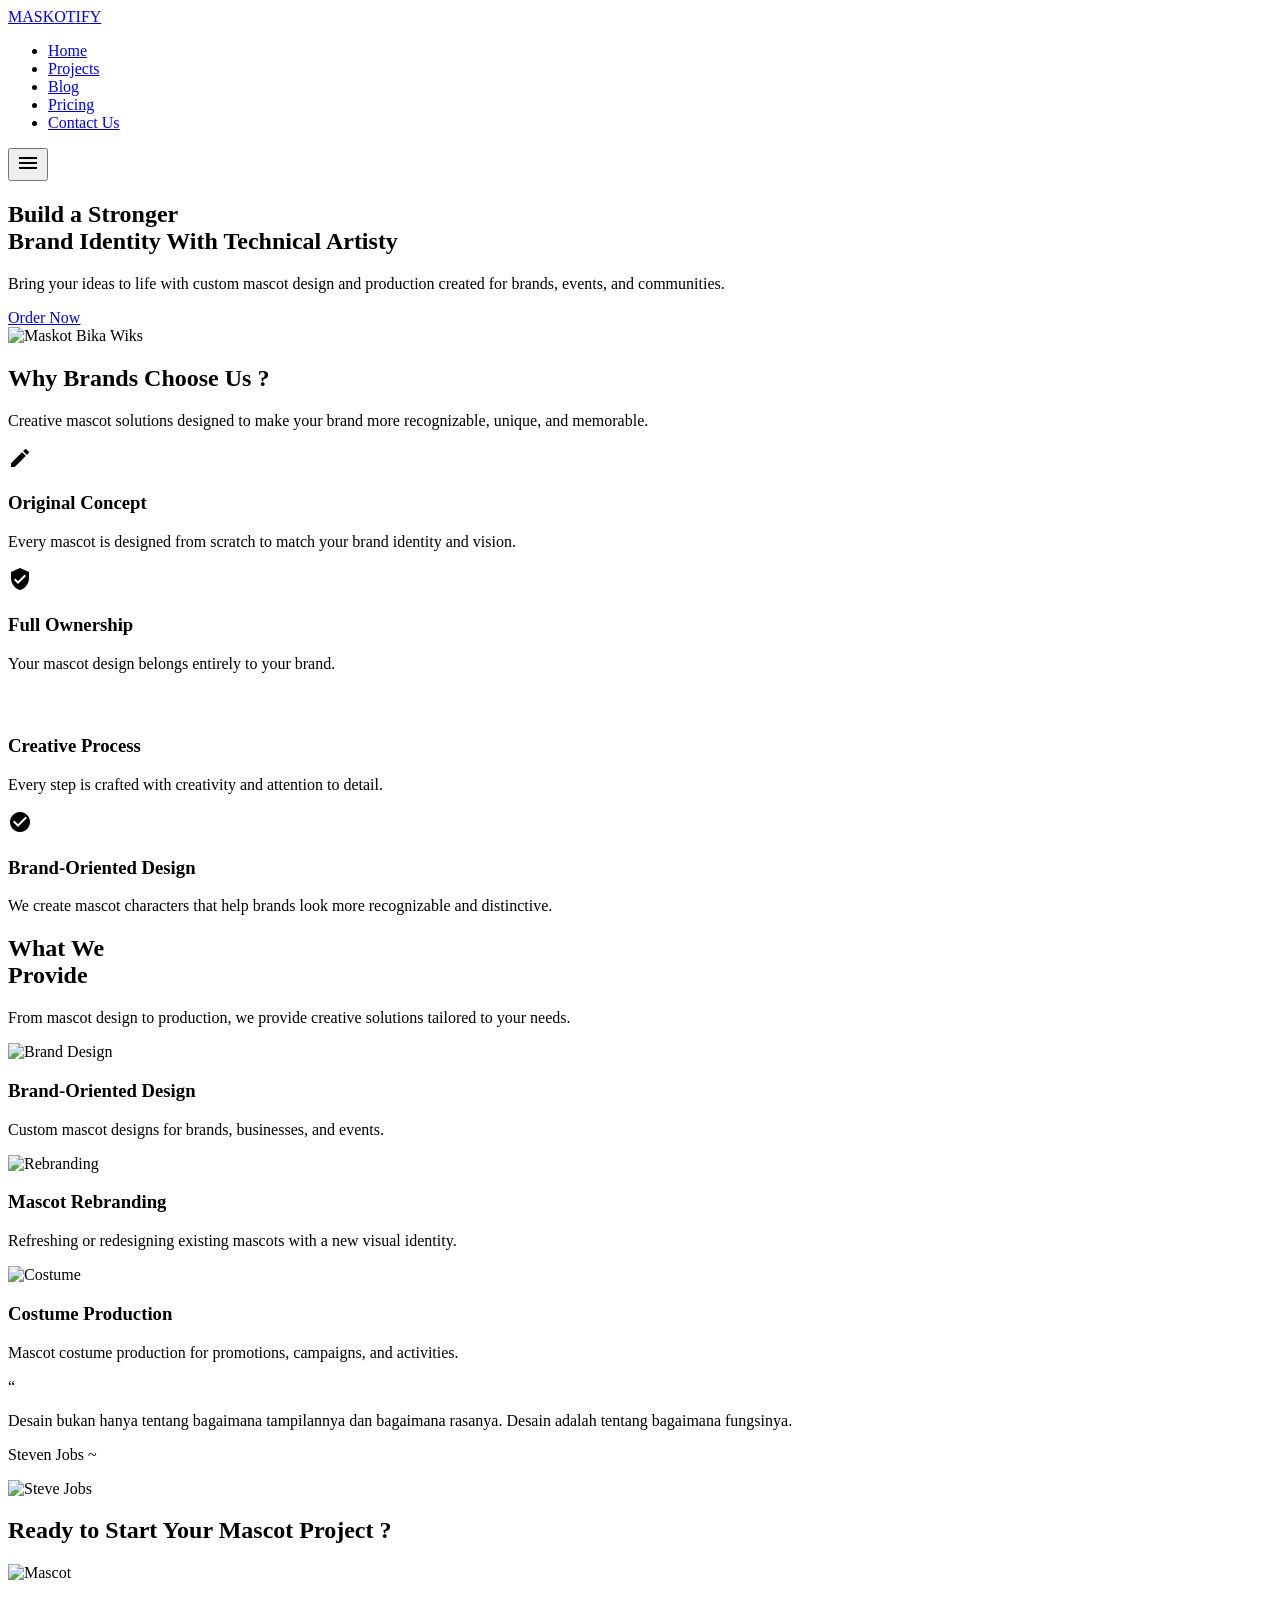
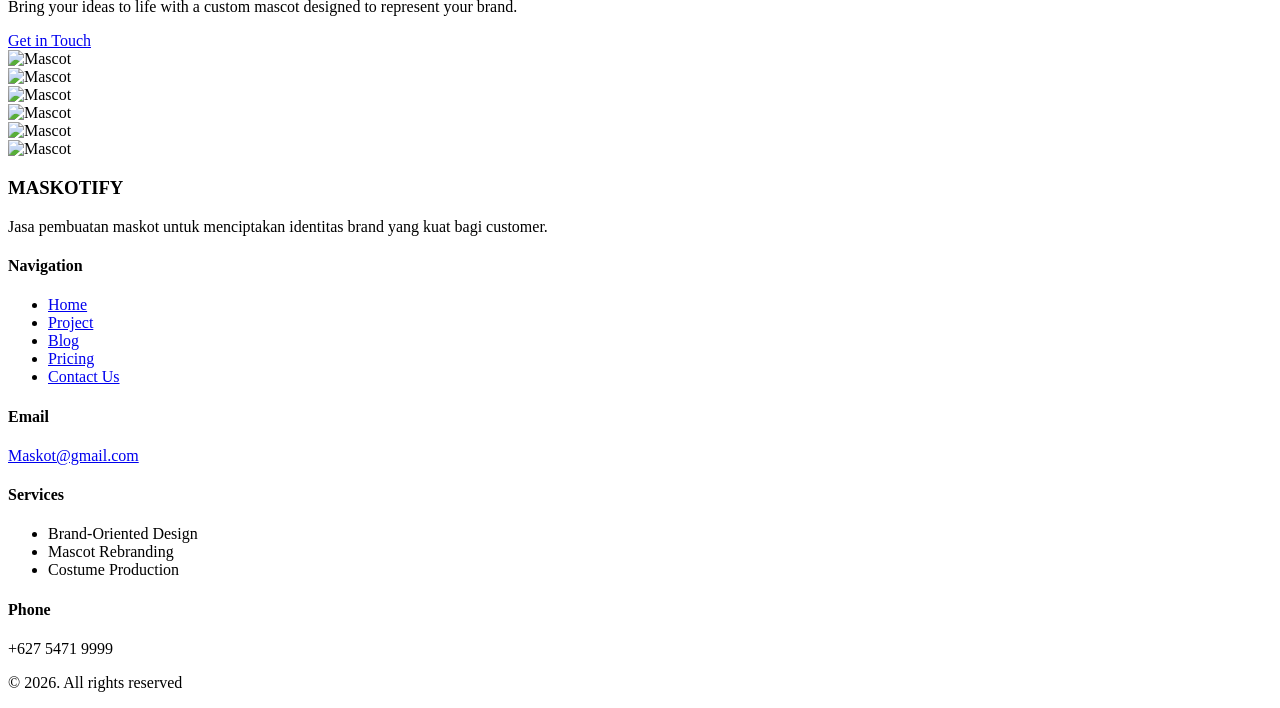
==== index.html @ 1aa5491c "first commit" ====
<!DOCTYPE html>
<html lang="id">
<head>
  <meta charset="UTF-8">
  <meta name="viewport" content="width=device-width, initial-scale=1.0">
  <title>Maskot Studio - Build a Stronger Brand Identity</title>
 <link rel='stylesheet' href='https://cdn-uicons.flaticon.com/3.0.0/uicons-regular-rounded/css/uicons-regular-rounded.css'>
  <link rel='stylesheet' href='https://cdn-uicons.flaticon.com/uicons-brands/css/uicons-brands.css'>
  <link href="https://fonts.googleapis.com/css2?family=Grandstander:wght@400;600;700&family=Poppins:wght@300;400;500;600;700&display=swap" rel="stylesheet">
  <link href="https://fonts.googleapis.com/icon?family=Material+Icons" rel="stylesheet">
  <link rel="stylesheet" href="./style/nav.css">
  <link rel="stylesheet" href="./style/style.css">
</head>
<body>

  <!-- NAVIGASI -->
  <nav class="navigasi">
    <div class="navigasi-wadah">
        <a href="/" class="navigasi-logo">M<span class="sorotan-ungu">AS</span>K<span class="sorotan-ungu">O</span>T<span class="sorotan-ungu">IF</span>Y</a>
      <ul class="navigasi-menu" id="navMenu">
        <li><a href="#" class="aktif">Home</a></li>
        <li><a href="projects.html">Projects</a></li>
        <li><a href="success-stories.html">Blog</a></li>
        <li><a href="pricing.html">Pricing</a></li>
        <li><a href="contact-us.html">Contact Us</a></li>
      </ul>
      <button class="navigasi-hamburger" id="navToggle" aria-label="Toggle menu">
        <span class="material-icons">menu</span>
      </button>
    </div>
  </nav>

  <!-- HERO -->
  <section class="bagian-hero">
    <div class="wadah">
      <div class="hero-grid">
        <div class="hero-konten">
          <h1 class="hero-judul">
            Build a Stronger
            <span class="sorotan-ungu"><br>Brand Identity</span> With
            <span class="sorotan-oranye">Technical Artisty</span>
          </h1>
          <p class="hero-deskripsi">
            Bring your ideas to life with custom mascot design and production created for brands, events, and communities.
          </p>
          <a href="#" class="tombol-utama">Order Now</a>
        </div>
        <div class="hero-gambar">
          <img src="assets/bikawiks-new.png" alt="Maskot Bika Wiks">
        </div>
      </div>
    </div>
  </section>

  <!-- KENAPA MEMILIH KAMI -->
  <section class="bagian-kenapa">
    <div class="wadah">
      <h2 class="bagian-judul">Why Brands Choose Us ?</h2>
      <p class="bagian-deskripsi">
        Creative mascot solutions designed to make your brand more recognizable, unique, and memorable.
      </p>
      <div class="kartu-grid">
        <div class="kartu">
          <div class="kartu-ikon">
            <span class="material-icons">edit</span>
          </div>
          <h3 class="kartu-judul">Original Concept</h3>
          <p class="kartu-teks">Every mascot is designed from scratch to match your brand identity and vision.</p>
        </div>
        <div class="kartu kartu-ungu">
          <div class="kartu-ikon">
            <span class="material-icons">verified_user</span>
          </div>
          <h3 class="kartu-judul">Full Ownership</h3>
          <p class="kartu-teks">Your mascot design belongs entirely to your brand.</p>
        </div>
        <div class="kartu kartu-kuning">
          <div class="kartu-ikon">
            <span class="material-icons">lightbulb</span>
          </div>
          <h3 class="kartu-judul">Creative Process</h3>
          <p class="kartu-teks">Every step is crafted with creativity and attention to detail.</p>
        </div>
        <div class="kartu">
          <div class="kartu-ikon">
            <span class="material-icons">check_circle</span>
          </div>
          <h3 class="kartu-judul">Brand-Oriented Design</h3>
          <p class="kartu-teks">We create mascot characters that help brands look more recognizable and distinctive.</p>
        </div>
      </div>
    </div>
  </section>

  <!-- APA YANG KAMI SEDIAKAN -->
  <section class="bagian-layanan">
    <div class="wadah">
      <div class="layanan-grid">
        <div class="layanan-kiri">
          <h2 class="layanan-judul">
            What We<br><span class="sorotan-oranye">Provide</span>
          </h2>
          <p class="layanan-sub">
            From mascot design to production, we provide creative solutions tailored to your needs.
          </p>
        </div>
        <div class="layanan-daftar">
          <div class="layanan-item">
            <img src="assets/bikasenyum.png" alt="Brand Design" class="layanan-item-gambar">
            <div>
              <h3 class="layanan-item-judul">Brand-Oriented Design</h3>
              <p class="layanan-item-teks">Custom mascot designs for brands, businesses, and events.</p>
            </div>
          </div>
          <div class="layanan-item-tengah">
            <img src="assets/kacanghappyio.png" alt="Rebranding" class="layanan-item-gambar">
            <div class="item-tengah-content">
              <h3 class="layanan-item-judul">Mascot Rebranding</h3>
              <p class="layanan-item-teks">Refreshing or redesigning existing mascots with a new visual identity.</p>
            </div>
          </div>
          <div class="layanan-item">
            <img src="assets/ikanhappy.png" alt="Costume" class="layanan-item-gambar">
            <div>
              <h3 class="layanan-item-judul">Costume Production</h3>
              <p class="layanan-item-teks">Mascot costume production for promotions, campaigns, and activities.</p>
            </div>
          </div>
        </div>
      </div>
    </div>
  </section>

  <!-- KUTIPAN -->
  <section class="bagian-kutipan">
    <div class="wadah">
      <div class="kutipan-card">
        <div class="kutipan-konten">
          <div class="kutipan-ikon">&ldquo;</div>
          <p class="kutipan-teks">
            Desain bukan hanya tentang bagaimana tampilannya dan bagaimana rasanya. Desain adalah tentang bagaimana fungsinya.
          </p>
          <p class="kutipan-penulis">Steven Jobs ~</p>
        </div>
        <div class="kutipan-gambar">
          <div class="placeholder-kutipan">
             <img src="assets/stevejobs.png" alt="Steve Jobs">
          </div>
        </div>
      </div>
    </div>
  </section>

  <!-- CTA -->
  <section class="bagian-cta">
    <div class="wadah">
      <h2 class="cta-judul">Ready to Start Your Mascot Project ?</h2>
      <div class="cta-tengah">
        <div class="cta-gambar-samping">
          <img src="assets/bikamelet.png" alt="Mascot">
        </div>
        <div class="cta-konten-tengah">
          <p class="cta-deskripsi">
            Bring your ideas to life with a custom mascot designed to represent your brand.
          </p>
          <a href="#" class="tombol-cta">Get in Touch</a>
        </div>
        <div class="cta-gambar-samping">
          <img src="assets/bikawiks.png" alt="Mascot">
        </div>
      </div>
      <div class="galeri-bawah">
        <div class="galeri-item"><img src="assets/bikamelet.png" alt="Mascot"></div>
        <div class="galeri-item-tengah-bawah"><img src="assets/ikanmelet.png" alt="Mascot"></div>
        <div class="galeri-item"><img src="assets/ikansedih.png" alt="Mascot"></div>
        <div class="galeri-item-tengah-bawah"><img src="assets/bikasenyum.png" alt="Mascot"></div>
        <div class="galeri-item"><img src="assets/kacangmelet.png" alt="Mascot"></div>
      </div>
    </div>
  </section>

  <!-- FOOTER -->
  <footer class="footer">
    <div class="wadah">
      <div class="footer-grid">
        <div class="footer-kolom">
          <h3 class="footer-logo">MASKOTIFY</h3>
          <p class="footer-desc">Jasa pembuatan maskot untuk menciptakan identitas brand yang kuat bagi customer.</p>
         <div class="footer-social">
            <span><i class="fi-brands-instagram"></i></span>
            <span><i class="fi-brands-facebook"></i></span>
            <span><i class="fi-brands-whatsapp"></i></span>
            <span><i class="fi-brands-twitter"></i></span>
            </div>
        </div>
        <div class="footer-kolom">
          <h4 class="footer-heading">Navigation</h4>
          <ul class="footer-links">
            <li><a href="index.html">Home</a></li>
            <li><a href="projects.html">Project</a></li>
            <li><a href="success-stories.html">Blog</a></li>
            <li><a href="pricing.html">Pricing</a></li>
            <li><a href="contact-us.html">Contact Us</a></li>
          </ul>
        </div>
        <div class="footer-kolom">
          <h4 class="footer-heading">Email</h4>
          <p class="footer-info"><a href="mailto:Maskot@gmail.com">Maskot@gmail.com</a></p>
          <h4 class="footer-heading footer-heading-mt">Services</h4>
          <ul class="footer-links">
            <li>Brand-Oriented Design</li>
            <li>Mascot Rebranding</li>
            <li>Costume Production</li>
          </ul>
        </div>
        <div class="footer-kolom">
          <h4 class="footer-heading">Phone</h4>
          <p class="footer-info">+627 5471 9999</p>
        </div>
      </div>
      <div class="footer-bawah">
        <p class="footer-teks">&copy; 2026. All rights reserved</p>
      </div>
    </div>
  </footer>

  <!-- Script Hamburger Menu -->
  <script>
    const navToggle = document.getElementById('navToggle');
    const navMenu = document.getElementById('navMenu');
    navToggle.addEventListener('click', () => {
      navMenu.classList.toggle('tampil');
    });
  </script>

</body>
</html>
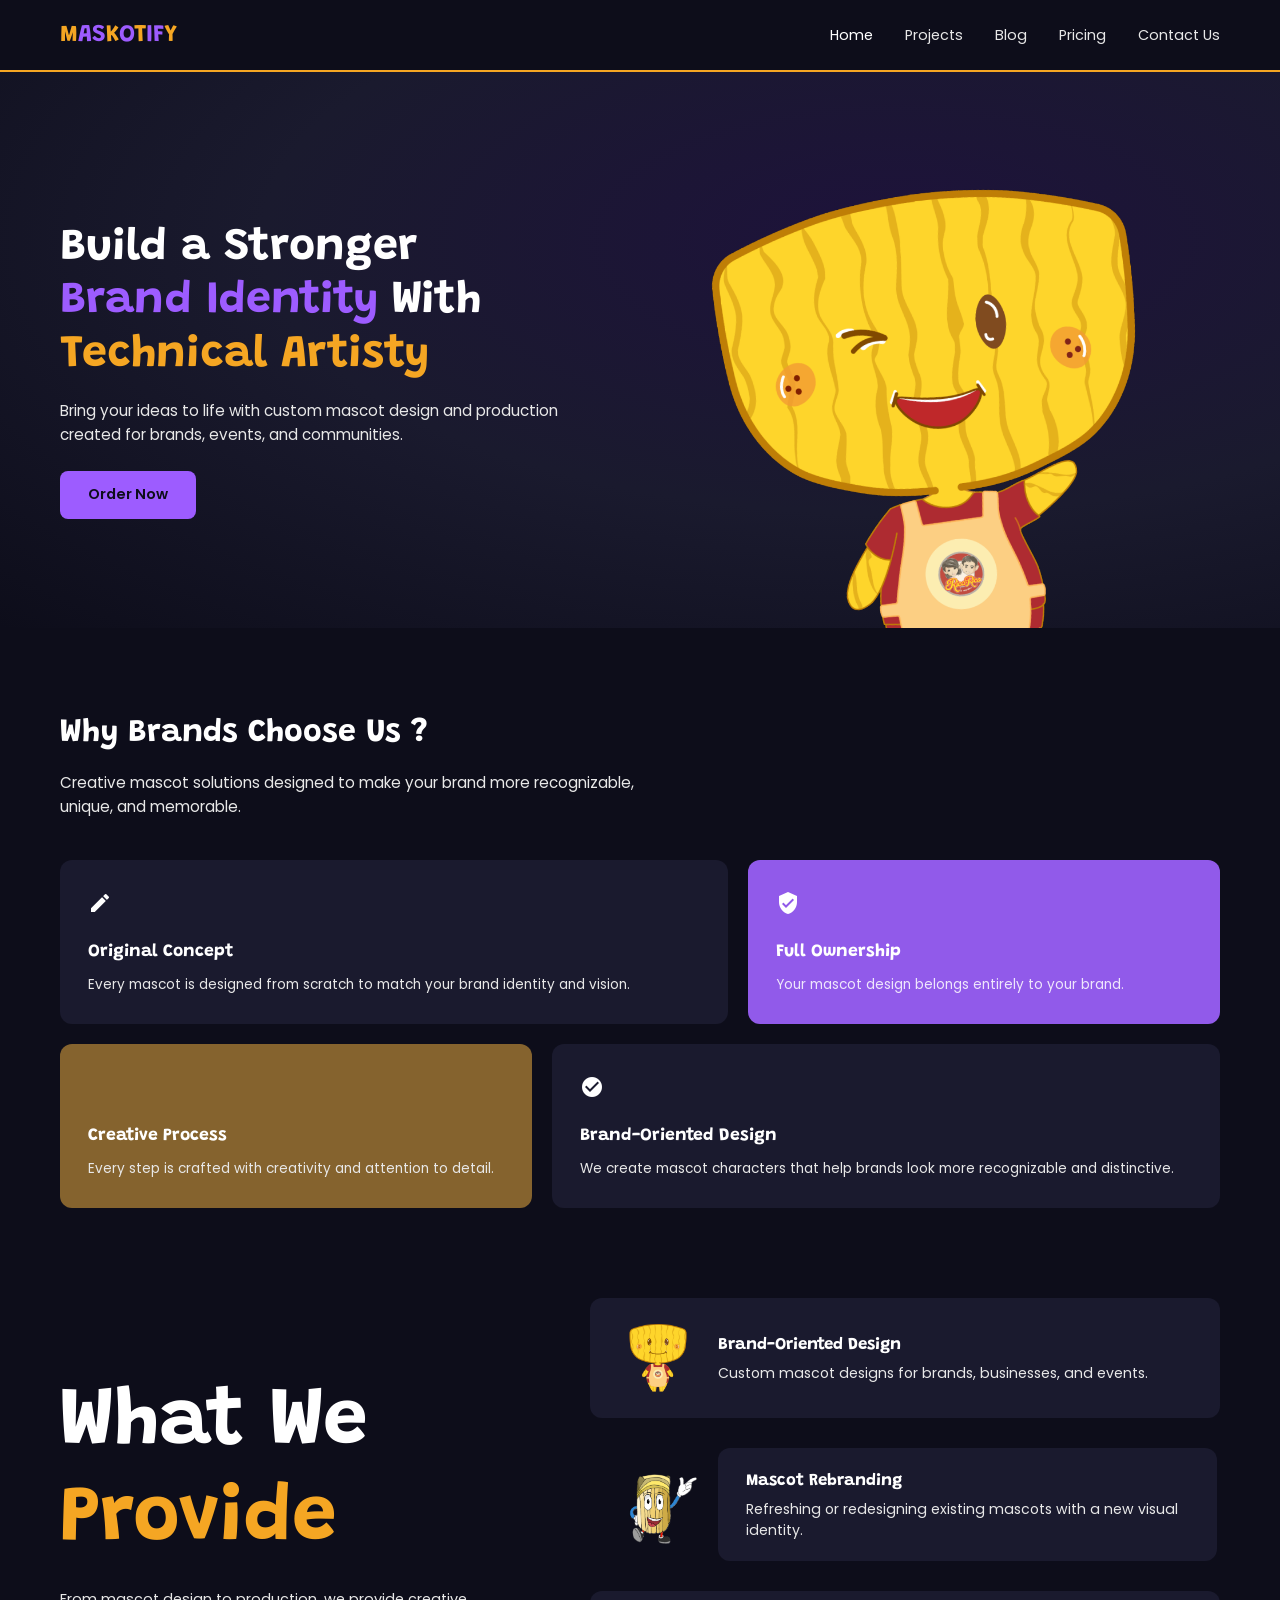
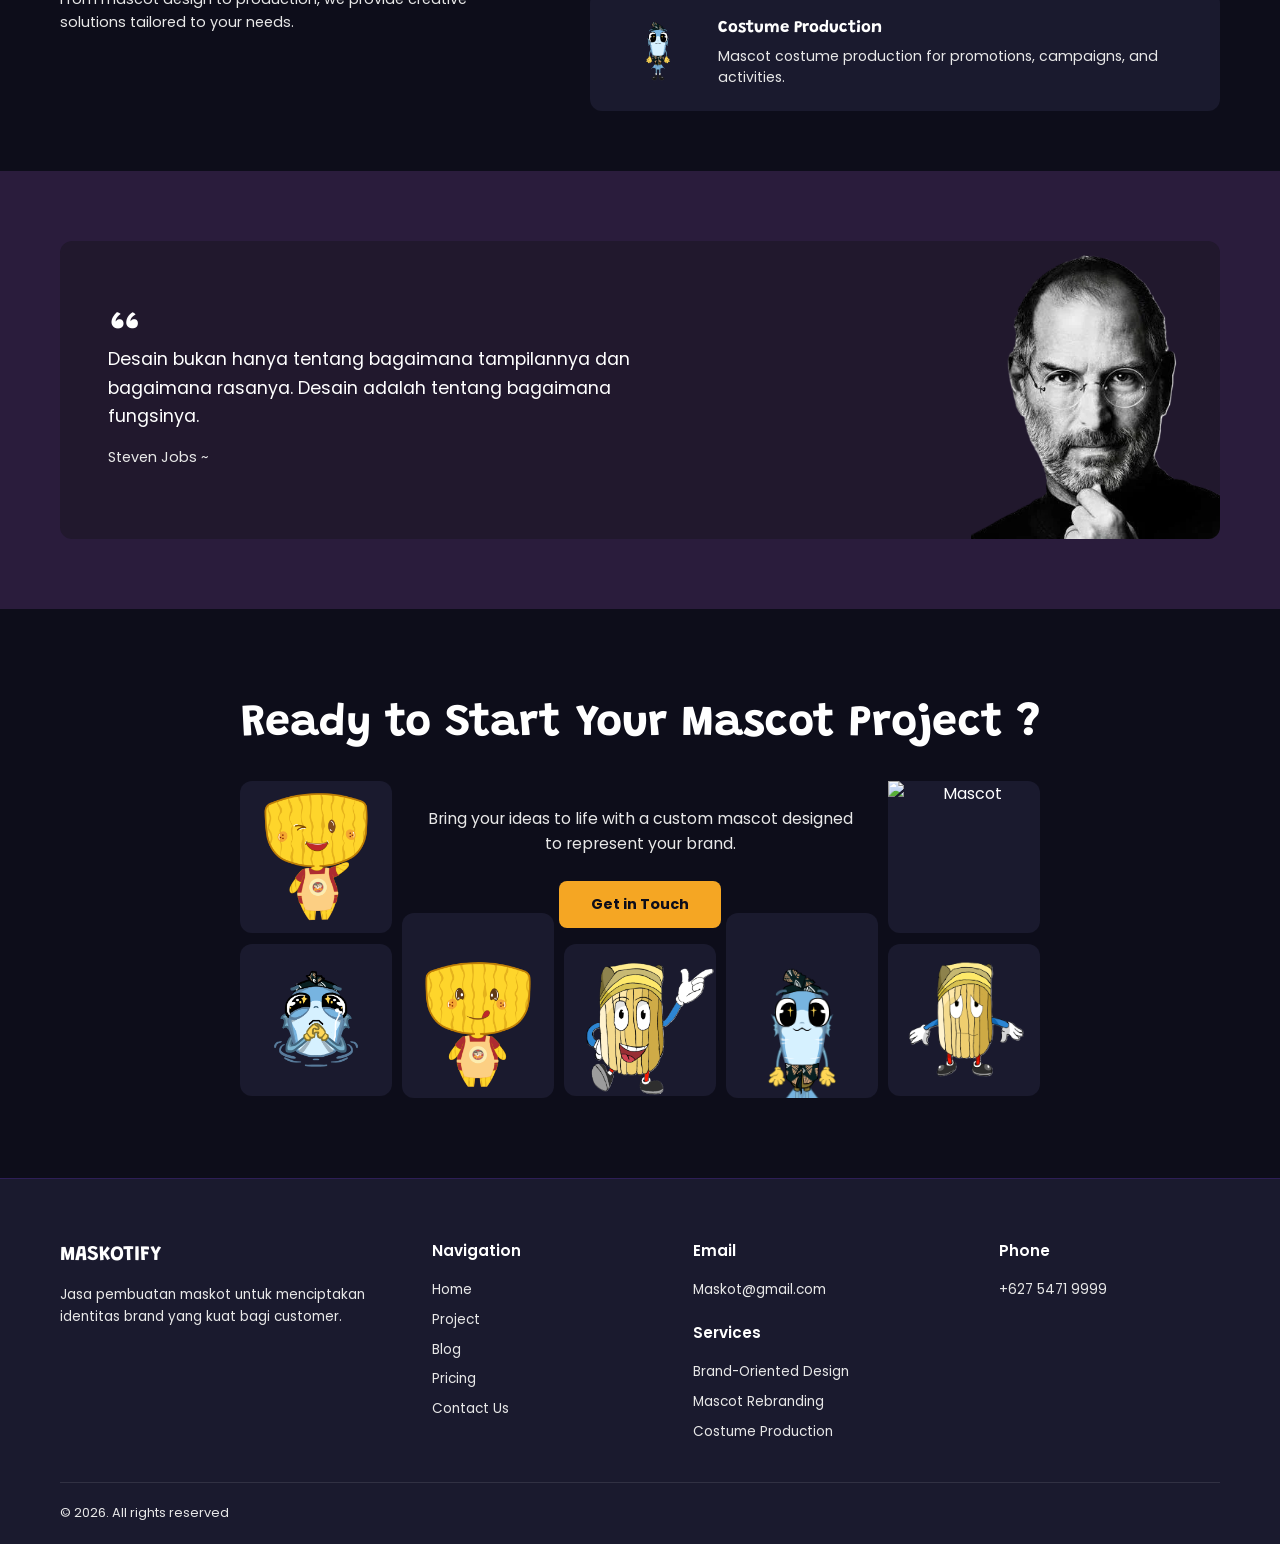
==== commit b5dc98d4: "maskot-studio" ====
--- a/index.html
+++ b/index.html
@@ -157,7 +157,7 @@
       <h2 class="cta-judul">Ready to Start Your Mascot Project ?</h2>
       <div class="cta-tengah">
         <div class="cta-gambar-samping">
-          <img src="assets/bikamelet.png" alt="Mascot">
+          <img src="assets/bikawiks.png" alt="Mascot">
         </div>
         <div class="cta-konten-tengah">
           <p class="cta-deskripsi">
@@ -166,15 +166,15 @@
           <a href="#" class="tombol-cta">Get in Touch</a>
         </div>
         <div class="cta-gambar-samping">
-          <img src="assets/bikawiks.png" alt="Mascot">
+          <img src="assets/bikanangis.png" alt="Mascot">
         </div>
       </div>
       <div class="galeri-bawah">
-        <div class="galeri-item"><img src="assets/bikamelet.png" alt="Mascot"></div>
-        <div class="galeri-item-tengah-bawah"><img src="assets/ikanmelet.png" alt="Mascot"></div>
-        <div class="galeri-item"><img src="assets/ikansedih.png" alt="Mascot"></div>
-        <div class="galeri-item-tengah-bawah"><img src="assets/bikasenyum.png" alt="Mascot"></div>
-        <div class="galeri-item"><img src="assets/kacangmelet.png" alt="Mascot"></div>
+        <div class="galeri-item galeri-margin"><img src="assets/ikansedih.png" alt="Mascot"></div>
+        <div class="galeri-item galeri-item-height "><img src="assets/bikamelet.png" alt="Mascot"></div>
+        <div class="galeri-item galeri-margin"><img src="assets/kacanghappyio.png" alt="Mascot"></div>
+        <div class="galeri-item galeri-item-height"><img src="assets/ikanhappy.png" alt="Mascot"></div>
+        <div class="galeri-item galeri-margin"><img src="assets/kacangsedih.png" alt="Mascot"></div>
       </div>
     </div>
   </section>
--- a/style/nav.css
+++ b/style/nav.css
@@ -0,0 +1,246 @@
+:root {
+  --warna-gelap: #0d0d1a;
+  --warna-bagian: #1a1a2e;
+  --warna-ungu: #915aea;
+  --warna-ungu-terang: #9d5cff;
+  --warna-oranye: #f5a623;
+  --warna-kuning-kureng: #85632e;
+  --warna-putih: #ffffff;
+  --warna-abu: #b3b3b3;
+  --font-judul: 'Grandstander', cursive;
+  --font-badan: 'Poppins', sans-serif;
+  --lebar-maks: 1200px;
+  --radius: 12px;
+}
+
+* {
+  margin: 0;
+  padding: 0;
+  box-sizing: border-box;
+}
+
+html {
+  scroll-behavior: smooth;
+}
+
+.sorotan-ungu{
+    color: var(--warna-ungu)
+}
+
+body {
+  font-family: var(--font-badan);
+  background-color: var(--warna-gelap);
+  color: var(--warna-putih);
+  line-height: 1.6;
+}
+
+body {
+  font-family: var(--font-badan);
+  background-color: var(--warna-gelap);
+  color: var(--warna-putih);
+  line-height: 1.6;
+}
+
+a {
+  text-decoration: none;
+  color: var(--warna-putih);
+}
+
+ul {
+  list-style: none;
+}
+
+.wadah {
+  max-width: var(--lebar-maks);
+  margin: 0 auto;
+  padding: 0 20px;
+}
+
+/* NAVIGASI */
+.navigasi {
+  background-color: var(--warna-gelap);
+  padding: 16px 0;
+  position: sticky;
+  top: 0;
+  z-index: 1000;
+  border-bottom: 2px solid var(--warna-oranye);
+}
+
+.navigasi-wadah {
+  display: flex;
+  justify-content: space-between;
+  align-items: center;
+  max-width: var(--lebar-maks);
+  margin: 0 auto;
+  padding: 0 20px;
+}
+
+.navigasi-logo {
+  font-family: var(--font-judul);
+  font-size: 1.5rem;
+  font-weight: 700;
+  color: var(--warna-oranye);
+}
+
+.navigasi-menu {
+  display: flex;
+  gap: 32px;
+  align-items: center;
+}
+
+.navigasi-menu a {
+  font-size: 0.9rem;
+  color: var(--warna-abu);
+  transition: color 0.3s;
+}
+
+.navigasi-menu a:hover,
+.navigasi-menu a.aktif {
+  color: var(--warna-putih);
+}
+
+.navigasi-hamburger {
+  display: none;
+  background: none;
+  border: none;
+  color: var(--warna-putih);
+  font-size: 1.8rem;
+  cursor: pointer;
+}
+
+/* Mobile nav */
+@media (max-width: 768px) {
+  .navigasi-hamburger {
+    display: block;
+  }
+
+  .navigasi-menu {
+    display: none;
+    flex-direction: column;
+    position: absolute;
+    top: 100%;
+    left: 0;
+    right: 0;
+    background-color: var(--warna-bagian);
+    padding: 20px;
+    gap: 16px;
+  }
+
+  .navigasi-menu.tampil {
+    display: flex;
+  }
+
+  .navigasi {
+    position: relative;
+  }
+}
+
+
+/* ========================================
+   FOOTER
+   ======================================== */
+.footer {
+  padding: 60px 0 0;
+  background-color: var(--warna-bagian);
+  border-top: 1px solid rgba(123, 47, 247, 0.2);
+}
+
+.footer-grid {
+  display: grid;
+  grid-template-columns: 1.5fr 1fr 1.2fr 1fr;
+  gap: 40px;
+  padding-bottom: 40px;
+}
+
+.footer-logo {
+  font-family: var(--font-judul);
+  font-size: 1.3rem;
+  font-weight: 700;
+  margin-bottom: 12px;
+}
+
+.footer-desc {
+  color: var(--warna-abu);
+  font-size: 0.85rem;
+  line-height: 1.6;
+  margin-bottom: 16px;
+}
+
+.footer-sosial {
+  display: flex;
+  gap: 12px;
+}
+
+.footer-sosial a {
+  color: var(--warna-putih);
+  font-size: 1.2rem;
+  transition: color 0.3s;
+}
+
+.footer-sosial a:hover {
+  color: var(--warna-oranye);
+}
+
+.footer-heading {
+  font-size: 0.95rem;
+  font-weight: 600;
+  margin-bottom: 16px;
+}
+
+.footer-heading-mt {
+  margin-top: 20px;
+}
+
+.footer-links {
+  display: flex;
+  flex-direction: column;
+  gap: 8px;
+}
+
+.footer-links li,
+.footer-links a {
+  color: var(--warna-abu);
+  font-size: 0.85rem;
+  transition: color 0.3s;
+}
+
+.footer-links a:hover {
+  color: var(--warna-putih);
+}
+
+.footer-info {
+  color: var(--warna-abu);
+  font-size: 0.85rem;
+}
+
+.footer-info a {
+  color: var(--warna-abu);
+  transition: color 0.3s;
+}
+
+.footer-info a:hover {
+  color: var(--warna-putih);
+}
+
+.footer-bawah {
+  border-top: 1px solid rgba(255, 255, 255, 0.1);
+  padding: 20px 0;
+}
+
+.footer-teks {
+  color: var(--warna-abu);
+  font-size: 0.8rem;
+}
+
+@media (max-width: 768px) {
+  .footer-grid {
+    grid-template-columns: 1fr 1fr;
+    gap: 30px;
+  }
+}
+
+@media (max-width: 480px) {
+  .footer-grid {
+    grid-template-columns: 1fr;
+  }
+}
--- a/style/style.css
+++ b/style/style.css
@@ -0,0 +1,902 @@
+ 
+
+/* --- Variabel Warna & Font --- */
+:root {
+  --warna-gelap: #0d0d1a;
+  --warna-bagian: #1a1a2e;
+  --warna-ungu: #915aea;
+  --warna-ungu-terang: #9d5cff;
+  --warna-oranye: #f5a623;
+  --warna-kuning-kureng: #85632e;
+  --warna-putih: #ffffff;
+  --warna-abu: #e8e8e8;
+  --font-judul: 'Grandstander', cursive;
+  --font-badan: 'Poppins', sans-serif;
+  --lebar-maks: 1200px;
+  --radius: 12px;
+}
+
+/* --- Reset Dasar --- */
+* {
+  margin: 0;
+  padding: 0;
+  box-sizing: border-box;
+}
+
+html {
+  scroll-behavior: smooth;
+}
+
+.navigasi-logo{
+  color: var(--warna-oranye);
+
+}
+
+.sorotan-ungu{
+    color: var(--warna-ungu)
+}
+
+
+body {
+  font-family: var(--font-badan);
+  background-color: var(--warna-gelap);
+  color: var(--warna-putih);
+  line-height: 1.6;
+}
+
+a {
+  text-decoration: none;
+  color: var(--warna-putih);
+}
+
+ul {
+  list-style: none;
+}
+
+img {
+  max-width: 100%;
+  height: auto;
+  display: block;
+}
+
+.wadah {
+  max-width: var(--lebar-maks);
+  margin: 0 auto;
+  padding: 0 20px;
+}
+
+
+/* ========================================
+   BAGIAN HERO
+   ======================================== */
+.bagian-hero {
+  padding: 100px 0 60px;
+  background: radial-gradient(ellipse at 70% 30%, rgba(123, 47, 247, 0.15) 0%, var(--warna-bagian) 50%, var(--warna-gelap) 100%);
+  overflow: hidden;
+  min-height: 520px;
+  display: flex;
+  align-items: center;
+}
+
+.hero-grid {
+  display: grid;
+  grid-template-columns: 1fr 1fr;
+  gap: 40px;
+  align-items: center;
+}
+
+.hero-judul {
+  font-family: var(--font-judul);
+  font-size: 2.8rem;
+  line-height: 1.2;
+  margin-bottom: 16px;
+}
+
+.hero-judul .sorotan-oranye {
+  color: var(--warna-oranye);
+}
+
+.hero-judul .sorotan-ungu {
+  color: var(--warna-ungu-terang);
+}
+
+.hero-deskripsi {
+  color: var(--warna-abu);
+  font-size: 0.95rem;
+  margin-bottom: 24px;
+}
+
+.tombol-utama {
+  display: inline-block;
+  padding: 12px 28px;
+  background-color: var(--warna-ungu-terang);
+  color: var(--warna-gelap);
+  border-radius: 8px;
+  font-weight: 600;
+  font-size: 0.9rem;
+  transition: background-color 0.3s;
+  border: none;
+  cursor: pointer;
+}
+
+.tombol-utama:hover {
+  background-color: var(--warna-ungu);
+  color: var(--warna-putih);
+}
+
+.hero-gambar {
+  display: flex;
+  justify-content: center;
+  align-items: flex-start;
+  position: relative;
+}
+
+.hero-gambar img {
+  /* max-width: 420px; */
+  width: 100%;
+  margin-bottom: -60px;
+  position: relative;
+  /* align-items: end; */
+  /* top: -20px; */
+}
+
+@media (max-width: 768px) {
+  .hero-grid {
+    grid-template-columns: 1fr;
+    text-align: center;
+  }
+
+  .bagian-hero {
+    min-height: auto;
+    padding: 60px 0 40px;
+  }
+
+  .hero-judul {
+    font-size: 2rem;
+  }
+
+  .hero-gambar {
+    order: -1;
+  }
+
+  .hero-gambar img {
+    max-width: 220px;
+    margin-top: 0;
+    top: 0;
+    margin-bottom: 0;
+  }
+}
+
+/* ========================================
+   BAGIAN KENAPA KAMI
+   ======================================== */
+.bagian-kenapa {
+  padding: 80px 0;
+}
+
+.bagian-judul {
+  font-family: var(--font-judul);
+  font-size: 2rem;
+  margin-bottom: 12px;
+}
+
+.bagian-deskripsi {
+  color: var(--warna-abu);
+  font-size: 0.95rem;
+  margin-bottom: 40px;
+  max-width: 600px;
+}
+
+.kartu-grid {
+  display: grid;
+  grid-template-columns: repeat(12, 1fr);
+  gap: 20px;
+}
+
+.kartu {
+  background-color: var(--warna-bagian);
+  border-radius: var(--radius);
+  padding: 28px;
+  transition: transform 0.3s;
+}
+
+.kartu:nth-child(1) {
+  grid-column: span 7;
+}
+
+.kartu:nth-child(2) {
+  grid-column: span 5;
+}
+
+.kartu:nth-child(3) {
+  grid-column: span 5;
+}
+
+.kartu:nth-child(4) {
+  grid-column: span 7;
+}
+
+.kartu:hover {
+  transform: translateY(-4px);
+}
+
+.kartu.kartu-ungu {
+  background-color: var(--warna-ungu);
+}
+
+.kartu.kartu-kuning {
+  background-color: var(--warna-kuning-kureng);
+}
+
+.kartu-ikon {
+  font-size: 1.5rem;
+  margin-bottom: 12px;
+}
+
+.kartu-judul {
+  font-family: var(--font-judul);
+  font-size: 1.1rem;
+  margin-bottom: 8px;
+}
+
+.kartu-teks {
+  color: var(--warna-abu);
+  font-size: 0.85rem;
+}
+
+.kartu.kartu-ungu .kartu-teks {
+  color: rgba(255, 255, 255, 0.85);
+}
+
+@media (max-width: 768px) {
+  .kartu-grid {
+    grid-template-columns: 1fr;
+  }
+
+  .kartu:nth-child(1),
+  .kartu:nth-child(2),
+  .kartu:nth-child(3),
+  .kartu:nth-child(4) {
+    grid-column: span 1;
+  }
+}
+
+/* ========================================
+   BAGIAN LAYANAN (What We Provide)
+   ======================================== */
+.bagian-layanan {
+  padding: 10px 0;
+}
+
+.layanan-grid {
+  display: grid;
+  grid-template-columns: 1fr 1.4fr;
+  gap: 80px;
+}
+
+
+.layanan-kiri {
+  align-self: center;
+}
+
+.layanan-judul {
+  font-family: var(--font-judul);
+  font-size: 5.0rem;
+  line-height: 1.2;
+}
+
+.layanan-judul .sorotan-oranye {
+  color: var(--warna-oranye);
+}
+
+.layanan-sub {
+  color: var(--warna-abu);
+  font-size: 0.9rem;
+  margin-top: 20px;
+  line-height: 1.6;
+}
+
+.layanan-daftar {
+  display: flex;
+  flex-direction: column;
+  gap: 10px;
+}
+
+.layanan-item {
+  display: flex;
+  gap: 20px;
+  align-items: center;
+  background-color: var(--warna-bagian);
+  border-radius: var(--radius);
+  padding: 20px 28px;
+}
+
+.layanan-item-tengah  {
+  display: flex;
+  gap: 20px;
+  align-items: center;
+  border-radius: var(--radius);
+  padding: 20px 28px;
+}
+
+.item-tengah-content{
+  background-color: var(--warna-bagian);
+  padding: 20px 28px 20px 28px;
+  border-radius: var(--radius);
+  margin-right: -25px;
+}
+
+.layanan-item-gambar {
+  width: 80px;
+  height: 80px;
+  border-radius: 12px;
+  flex-shrink: 0;
+  object-fit: contain;
+}
+
+.layanan-item-judul {
+  font-family: var(--font-judul);
+  font-size: 1.05rem;
+  font-weight: 700;
+  margin-bottom: 4px;
+}
+
+.layanan-item-teks {
+  color: var(--warna-abu);
+  font-size: 0.88rem;
+  line-height: 1.5;
+}
+
+@media (max-width: 768px) {
+  .layanan-grid {
+    grid-template-columns: 1fr;
+    gap: 40px;
+  }
+
+  .layanan-judul {
+    font-size: 2.4rem;
+  }
+}
+
+/* ========================================
+   BAGIAN KUTIPAN (Quote)
+   ======================================== */
+.bagian-kutipan {
+  margin-top: 50px;
+  padding: 70px 0;
+  background-color:#2A1C3C
+}
+
+.kutipan-card {
+  background-color:#21182d;
+  border-radius: var(--radius);
+  padding: 48px;
+  display: grid;
+  grid-template-columns: 1.2fr 1fr;
+  gap: 40px;
+  align-items: center;
+  overflow: hidden;
+}
+
+.kutipan-ikon {
+  font-family: var(--font-judul);
+  font-size: 4rem;
+  color: var(--warna-putih);
+  line-height: 1;
+}
+
+.kutipan-teks {
+  font-size: 1.1rem;
+  line-height: 1.6;
+  margin-top: -30px;
+  margin-bottom: 16px;
+}
+
+.kutipan-penulis {
+  color: var(--warna-abu);
+  font-size: 0.9rem;
+}
+
+.kutipan-gambar {
+  display: flex;
+  justify-content: end;
+  margin-bottom: -49px;
+  margin-right: -49px;
+  margin-top: -49px;
+}
+
+.kutipan-gambar img {
+  max-width: 300px;
+  border-radius: var(--radius);
+}
+
+.placeholder-kutipan {
+  width: 250px;
+  height: 300px;
+  display: flex;
+  align-items: center;
+  justify-content: center;
+  font-size: 0.85rem;
+  overflow: hidden;
+}
+
+@media (max-width: 768px) {
+  .kutipan-card {
+    grid-template-columns: 1fr;
+    text-align: center;
+    padding: 32px 24px;
+  }
+
+  .kutipan-gambar {
+    order: -1;
+    display: flex;
+    justify-content: center;
+    margin: 0;
+  }
+
+  .kutipan-gambar img {
+    max-width: 250px;
+    align-items: center;
+    border-radius: var(--radius);
+    
+  }
+}
+
+/* ========================================
+   BAGIAN CTA (Ready to Start)
+   ======================================== */
+.bagian-cta {
+  padding: 80px 0;
+  text-align: center;
+}
+
+.cta-judul {
+  font-family: var(--font-judul);
+  font-size: 2.80rem;
+  margin-bottom: 20px;
+}
+
+.cta-tengah {
+  display: flex;
+  justify-content: center;
+  align-items: center;
+  gap: 30px;
+  max-width: 800px;
+  margin-bottom: -20px;
+  margin-left: auto;
+  margin-right: auto;
+}
+
+.cta-gambar-samping {
+  flex-shrink: 0;
+  background-color: var(--warna-bagian);
+  border-radius: var(--radius);
+}
+
+.cta-gambar-samping img {
+  width: 152px;
+  height: 152px;
+  object-fit: contain;
+}
+
+.cta-konten-tengah {
+  text-align: center;
+}
+
+.cta-deskripsi {
+  color: var(--warna-abu);
+  font-size: 0.99rem;
+  margin-bottom: 24px;
+  max-width: 500px;
+  margin-left: auto;
+  margin-right: auto;
+  margin-top: 20px;
+}
+
+.tombol-cta {
+  display: inline-block;
+  padding: 12px 32px;
+  background-color: var(--warna-oranye);
+  color: var(--warna-gelap);
+  border-radius: 8px;
+  font-weight: 700;
+  font-size: 0.9rem;
+  transition: opacity 0.3s;
+  margin-top: 0px;
+}
+
+.tombol-cta:hover {
+  opacity: 0.85;
+}
+
+.galeri-bawah {
+  display: grid;
+  grid-template-columns: repeat(5, 1fr);
+  gap: 10px;
+  max-width: 800px;
+  margin: 0 auto;
+}
+
+.galeri-item {
+  aspect-ratio: 1;
+  background-color: var(--warna-bagian);
+  border-radius: var(--radius);
+  display: flex;
+  align-items: baseline;
+  justify-content:center;
+  overflow: hidden;
+
+}
+.galeri-item-height{
+  height: 185px;
+  width: 152px;
+  padding ;
+}
+
+.galeri-margin{
+  margin-top: 31px;
+}
+
+.galeri-item img {
+  width: 100%;
+  height: 100%;
+  object-fit: contain;
+}
+.galeri-bawah .galeri-item:nth-child(2) img {
+  width: 100% !important;
+  height: 120% !important;
+  max-width: none !important;
+}
+.galeri-bawah .galeri-item:nth-child(4) img {
+  width: 150% !important;
+  height: 150% !important;
+  max-width: none !important;
+}
+.varian-satu {
+  padding-top: -200px;
+}
+
+@media (max-width: 768px) {
+  .cta-tengah {
+    grid-template-columns: 1fr;
+  }
+
+  .cta-gambar-samping {
+    display: none;
+  }
+
+  .galeri-bawah {
+    grid-template-columns: repeat(3, 1fr);
+  }
+
+  .cta-judul {
+    font-size: 1.6rem;
+  }
+}
+
+/* ========================================
+   UTILITY CLASSES
+   ======================================== */
+.sorotan-oranye {
+  color: var(--warna-oranye);
+}
+
+
+
+.sorotan-ungu {
+  color: var(--warna-ungu-terang);
+}
+
+/* ========================================
+   PRICING PAGE - HERO
+   ======================================== */
+.bagian-pricing-hero {
+  padding: 80px 0 40px;
+  text-align: center;
+}
+
+.pricing-judul {
+  font-family: var(--font-judul);
+  font-size: 2.8rem;
+  margin-bottom: 16px;
+}
+
+.pricing-deskripsi {
+  color: var(--warna-abu);
+  font-size: 0.95rem;
+  max-width: 600px;
+  margin: 0 auto;
+  line-height: 1.6;
+}
+
+/* ========================================
+   PRICING PAGE - CARDS
+   ======================================== */
+.bagian-pricing-cards {
+  padding: 40px 0 80px;
+}
+
+.pricing-grid {
+  display: grid;
+  grid-template-columns: repeat(3, 1fr);
+  gap: 24px;
+}
+
+.pricing-card {
+  background-color: var(--warna-bagian);
+  border-radius: var(--radius);
+  padding: 32px 28px;
+  border: 1px solid rgba(123, 47, 247, 0.3);
+  display: flex;
+  flex-direction: column;
+}
+
+.pricing-label {
+  font-size: 0.8rem;
+  font-weight: 600;
+  margin-bottom: 12px;
+  display: inline-block;
+}
+
+.pricing-label-oranye {
+  color: var(--warna-oranye);
+}
+
+.pricing-label-ungu {
+  color: var(--warna-ungu-terang);
+}
+
+.pricing-nama {
+  font-family: var(--font-judul);
+  font-size: 1.8rem;
+  margin-bottom: 8px;
+}
+
+.pricing-card-desc {
+  color: var(--warna-abu);
+  font-size: 0.82rem;
+  margin-bottom: 20px;
+  line-height: 1.5;
+}
+
+.pricing-harga {
+  margin-bottom: 24px;
+  display: flex;
+  align-items: baseline;
+  gap: 4px;
+}
+
+.pricing-angka {
+  font-family: var(--font-judul);
+  font-size: 2.5rem;
+  font-weight: 700;
+  color: var(--warna-oranye);
+}
+
+.pricing-periode {
+  color: var(--warna-abu);
+  font-size: 0.85rem;
+}
+
+.pricing-fitur {
+  display: flex;
+  flex-direction: column;
+  gap: 12px;
+  margin-bottom: 32px;
+  flex-grow: 1;
+}
+
+.pricing-fitur li {
+  display: flex;
+  align-items: center;
+  gap: 10px;
+  color: var(--warna-abu);
+  font-size: 0.85rem;
+}
+
+.pricing-check {
+  font-size: 1.1rem;
+  color: var(--warna-ungu-terang);
+}
+
+.pricing-btn {
+  display: block;
+  text-align: center;
+  padding: 14px 24px;
+  border-radius: 8px;
+  font-weight: 600;
+  font-size: 0.9rem;
+  transition: opacity 0.3s;
+  margin-top: auto;
+}
+
+.pricing-btn-oranye {
+  background-color: var(--warna-oranye);
+  color: var(--warna-gelap);
+}
+
+.pricing-btn-ungu {
+  background-color: var(--warna-ungu-terang);
+  color: var(--warna-gelap);
+}
+
+.pricing-btn:hover {
+  opacity: 0.85;
+}
+
+@media (max-width: 900px) {
+  .pricing-grid {
+    grid-template-columns: 1fr;
+    max-width: 400px;
+    margin: 0 auto;
+  }
+}
+
+/* ========================================
+   PRICING PAGE - WHY INVEST
+   ======================================== */
+.bagian-invest {
+  padding: 80px 0;
+}
+
+.invest-card {
+  background-color: var(--warna-bagian);
+  border-radius: var(--radius);
+  padding: 48px;
+  display: grid;
+  grid-template-columns: 1.2fr 1fr;
+  gap: 40px;
+  align-items: center;
+  grid-template-columns: 1.5fr 0.8fr;
+  gap: 30px;
+}
+
+.invest-judul {
+  font-family: var(--font-judul);
+  font-size: 2rem;
+  margin-bottom: 32px;
+}
+
+.invest-item {
+  display: flex;
+  gap: 16px;
+  align-items: flex-start;
+  margin-bottom: 24px;
+}
+
+.invest-ikon {
+  width: 40px;
+  height: 40px;
+  border-radius: 8px;
+  display: flex;
+  align-items: center;
+  justify-content: center;
+  flex-shrink: 0;
+}
+
+.invest-ikon-oranye {
+  background-color: var(--warna-oranye);
+  color: var(--warna-gelap);
+}
+
+.invest-ikon-ungu {
+  background-color: var(--warna-ungu-terang);
+  color: var(--warna-gelap);
+}
+
+.invest-item-judul {
+  font-size: 1rem;
+  font-weight: 600;
+  margin-bottom: 4px;
+}
+
+.invest-item-teks {
+  color: var(--warna-abu);
+  font-size: 0.85rem;
+  line-height: 1.5;
+}
+
+.invest-gambar {
+  display: flex;
+  justify-content: center;
+  align-items: center;
+  margin-right: -50px;
+  margin-top: 30px;
+  margin-bottom: -5px;
+ 
+}
+
+.invest-gambar img {
+  width: 250px;
+  transform: scale(1.6)
+  
+}
+
+@media (max-width: 768px) {
+  .invest-card {
+    grid-template-columns: 1fr;
+    padding: 32px 24px;
+  }
+
+  .invest-gambar {
+    order: -1;
+  }
+
+  .invest-gambar img {
+    max-width: 200px;
+  }
+}
+
+/* ========================================
+   PRICING PAGE - FAQ
+   ======================================== */
+.bagian-faq {
+  padding: 80px 0;
+}
+
+.faq-judul {
+  font-family: var(--font-judul);
+  font-size: 2rem;
+  text-align: center;
+  margin-bottom: 40px;
+}
+
+.faq-list {
+  max-width: 700px;
+  margin: 0 auto;
+  display: flex;
+  flex-direction: column;
+  gap: 12px;
+}
+
+.faq-item {
+  background-color: var(--warna-bagian);
+  border-radius: var(--radius);
+  overflow: hidden;
+}
+
+.faq-question {
+  width: 100%;
+  padding: 18px 24px;
+  background: none;
+  border: none;
+  color: var(--warna-putih);
+  font-size: 0.9rem;
+  font-family: var(--font-badan);
+  text-align: left;
+  cursor: pointer;
+  display: flex;
+  justify-content: space-between;
+  align-items: center;
+  gap: 16px;
+}
+
+.faq-question:hover {
+  background-color: rgba(123, 47, 247, 0.1);
+}
+
+.faq-arrow {
+  transition: transform 0.3s;
+  color: var(--warna-abu);
+}
+
+.faq-item.aktif .faq-arrow {
+  transform: rotate(180deg);
+}
+
+.faq-answer {
+  max-height: 0;
+  overflow: hidden;
+  transition: max-height 0.3s ease, padding 0.3s ease;
+}
+
+.faq-item.aktif .faq-answer {
+  max-height: 200px;
+  padding: 0 24px 18px;
+}
+
+.faq-answer p {
+  color: var(--warna-abu);
+  font-size: 0.85rem;
+  line-height: 1.6;
+}
